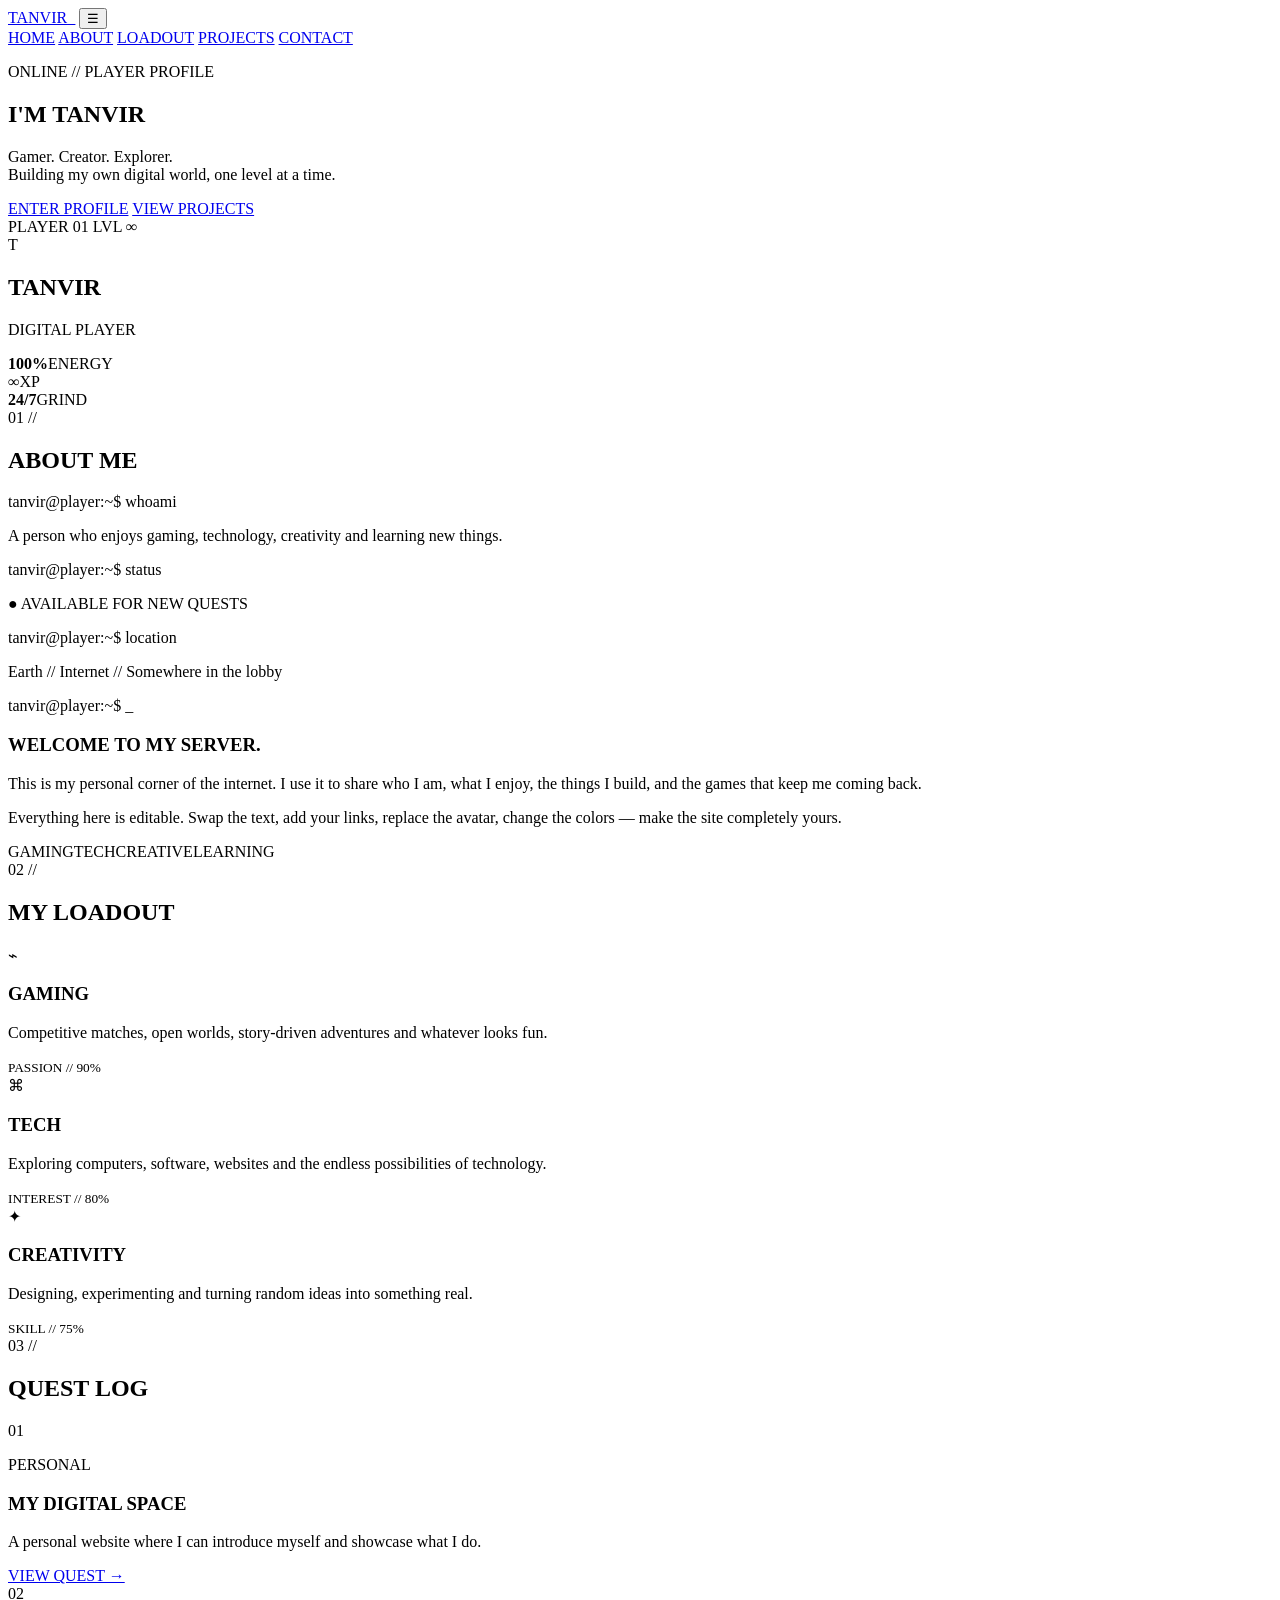
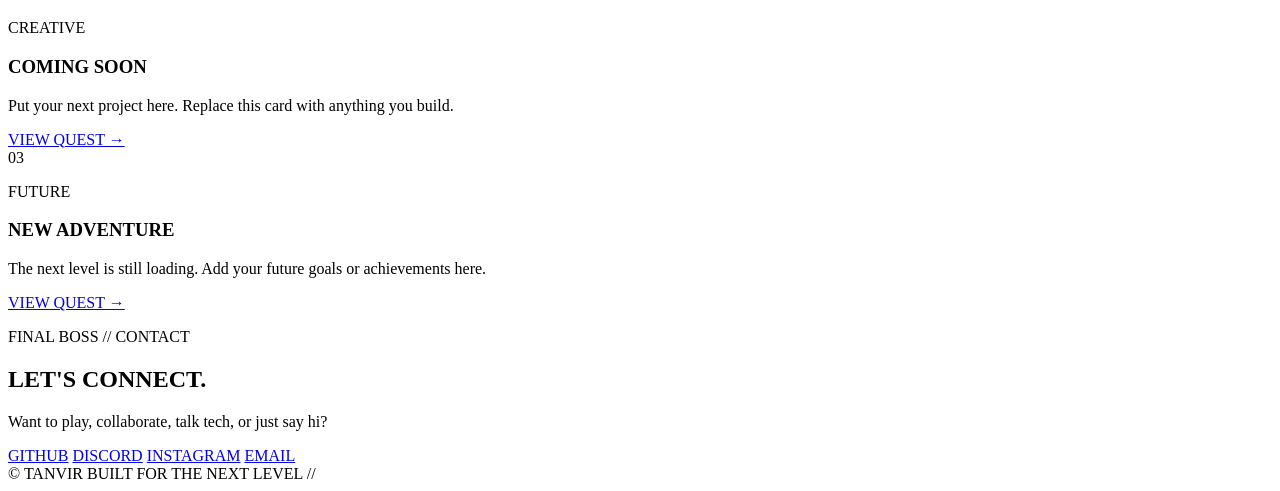
==== index.html @ 75fb2bf3 "Rename index[.html to index.html" ====
<!DOCTYPE html>
<html lang="en">
<head>
  <meta charset="UTF-8">
  <meta name="viewport" content="width=device-width, initial-scale=1.0">
  <meta name="description" content="TANVIR — personal gaming-themed portfolio.">
  <title>TANVIR // PLAYER PROFILE</title>
  <link rel="preconnect" href="https://fonts.googleapis.com">
  <link rel="preconnect" href="https://fonts.gstatic.com" crossorigin>
  <link href="https://fonts.googleapis.com/css2?family=Orbitron:wght@500;600;700;800&family=Rajdhani:wght@400;500;600;700&display=swap" rel="stylesheet">
  <link rel="stylesheet" href="style.css">
</head>
<body>
  <div class="scanlines"></div>
  <div class="cursor-glow"></div>

  <header class="topbar">
    <a class="logo" href="#home">TANVIR<span>_</span></a>
    <button class="menu-toggle" aria-label="Open menu">☰</button>
    <nav id="nav">
      <a href="#home">HOME</a>
      <a href="#about">ABOUT</a>
      <a href="#loadout">LOADOUT</a>
      <a href="#projects">PROJECTS</a>
      <a href="#contact">CONTACT</a>
    </nav>
  </header>

  <main>
    <section id="home" class="hero section">
      <div class="hero-copy reveal">
        <p class="eyebrow"><span class="dot"></span> ONLINE // PLAYER PROFILE</p>
        <h1>I'M <span>TANVIR</span></h1>
        <p class="hero-text">
          Gamer. Creator. Explorer.<br>
          Building my own digital world, one level at a time.
        </p>
        <div class="hero-actions">
          <a class="btn primary" href="#about">ENTER PROFILE</a>
          <a class="btn" href="#projects">VIEW PROJECTS</a>
        </div>
      </div>

      <div class="player-card reveal">
        <div class="card-header">
          <span>PLAYER 01</span>
          <span>LVL <b>∞</b></span>
        </div>
        <div class="avatar-wrap">
          <!-- Replace this emoji with an image later if you want -->
          <div class="avatar">T</div>
        </div>
        <h2>TANVIR</h2>
        <p class="rank">DIGITAL PLAYER</p>
        <div class="stats">
          <div><strong>100%</strong><span>ENERGY</span></div>
          <div><strong>∞</strong><span>XP</span></div>
          <div><strong>24/7</strong><span>GRIND</span></div>
        </div>
      </div>
    </section>

    <section id="about" class="section">
      <div class="section-title reveal">
        <span>01 //</span>
        <h2>ABOUT ME</h2>
      </div>
      <div class="about-grid">
        <div class="terminal reveal">
          <div class="terminal-top"><span></span><span></span><span></span></div>
          <p><span class="green">tanvir@player</span>:~$ whoami</p>
          <p class="muted">A person who enjoys gaming, technology, creativity and learning new things.</p>
          <p><span class="green">tanvir@player</span>:~$ status</p>
          <p class="status">● AVAILABLE FOR NEW QUESTS</p>
          <p><span class="green">tanvir@player</span>:~$ location</p>
          <p class="muted">Earth // Internet // Somewhere in the lobby</p>
          <p><span class="green">tanvir@player</span>:~$ _</p>
        </div>
        <div class="about-text reveal">
          <h3>WELCOME TO MY SERVER.</h3>
          <p>
            This is my personal corner of the internet. I use it to share who I am,
            what I enjoy, the things I build, and the games that keep me coming back.
          </p>
          <p>
            Everything here is editable. Swap the text, add your links, replace the
            avatar, change the colors — make the site completely yours.
          </p>
          <div class="chips">
            <span>GAMING</span><span>TECH</span><span>CREATIVE</span><span>LEARNING</span>
          </div>
        </div>
      </div>
    </section>

    <section id="loadout" class="section">
      <div class="section-title reveal">
        <span>02 //</span>
        <h2>MY LOADOUT</h2>
      </div>
      <div class="loadout-grid">
        <article class="game-card reveal">
          <div class="icon">⌁</div>
          <h3>GAMING</h3>
          <p>Competitive matches, open worlds, story-driven adventures and whatever looks fun.</p>
          <div class="bar"><i style="width: 90%"></i></div>
          <small>PASSION // 90%</small>
        </article>
        <article class="game-card reveal">
          <div class="icon">⌘</div>
          <h3>TECH</h3>
          <p>Exploring computers, software, websites and the endless possibilities of technology.</p>
          <div class="bar"><i style="width: 80%"></i></div>
          <small>INTEREST // 80%</small>
        </article>
        <article class="game-card reveal">
          <div class="icon">✦</div>
          <h3>CREATIVITY</h3>
          <p>Designing, experimenting and turning random ideas into something real.</p>
          <div class="bar"><i style="width: 75%"></i></div>
          <small>SKILL // 75%</small>
        </article>
      </div>
    </section>

    <section id="projects" class="section">
      <div class="section-title reveal">
        <span>03 //</span>
        <h2>QUEST LOG</h2>
      </div>
      <div class="projects-grid">
        <article class="project reveal">
          <div class="project-number">01</div>
          <div>
            <p class="tag">PERSONAL</p>
            <h3>MY DIGITAL SPACE</h3>
            <p>A personal website where I can introduce myself and showcase what I do.</p>
            <a href="#" class="text-link">VIEW QUEST →</a>
          </div>
        </article>
        <article class="project reveal">
          <div class="project-number">02</div>
          <div>
            <p class="tag">CREATIVE</p>
            <h3>COMING SOON</h3>
            <p>Put your next project here. Replace this card with anything you build.</p>
            <a href="#" class="text-link">VIEW QUEST →</a>
          </div>
        </article>
        <article class="project reveal">
          <div class="project-number">03</div>
          <div>
            <p class="tag">FUTURE</p>
            <h3>NEW ADVENTURE</h3>
            <p>The next level is still loading. Add your future goals or achievements here.</p>
            <a href="#" class="text-link">VIEW QUEST →</a>
          </div>
        </article>
      </div>
    </section>

    <section id="contact" class="section contact">
      <div class="contact-box reveal">
        <p class="eyebrow">FINAL BOSS // CONTACT</p>
        <h2>LET'S CONNECT.</h2>
        <p>Want to play, collaborate, talk tech, or just say hi?</p>
        <div class="socials">
          <!-- Replace # with your real profile URLs -->
          <a href="#" target="_blank" rel="noopener">GITHUB</a>
          <a href="#" target="_blank" rel="noopener">DISCORD</a>
          <a href="#" target="_blank" rel="noopener">INSTAGRAM</a>
          <a href="mailto:your@email.com">EMAIL</a>
        </div>
      </div>
    </section>
  </main>

  <footer>
    <span>© <span id="year"></span> TANVIR</span>
    <span>BUILT FOR THE NEXT LEVEL //</span>
  </footer>

  <script src="script.js"></script>
</body>
</html>
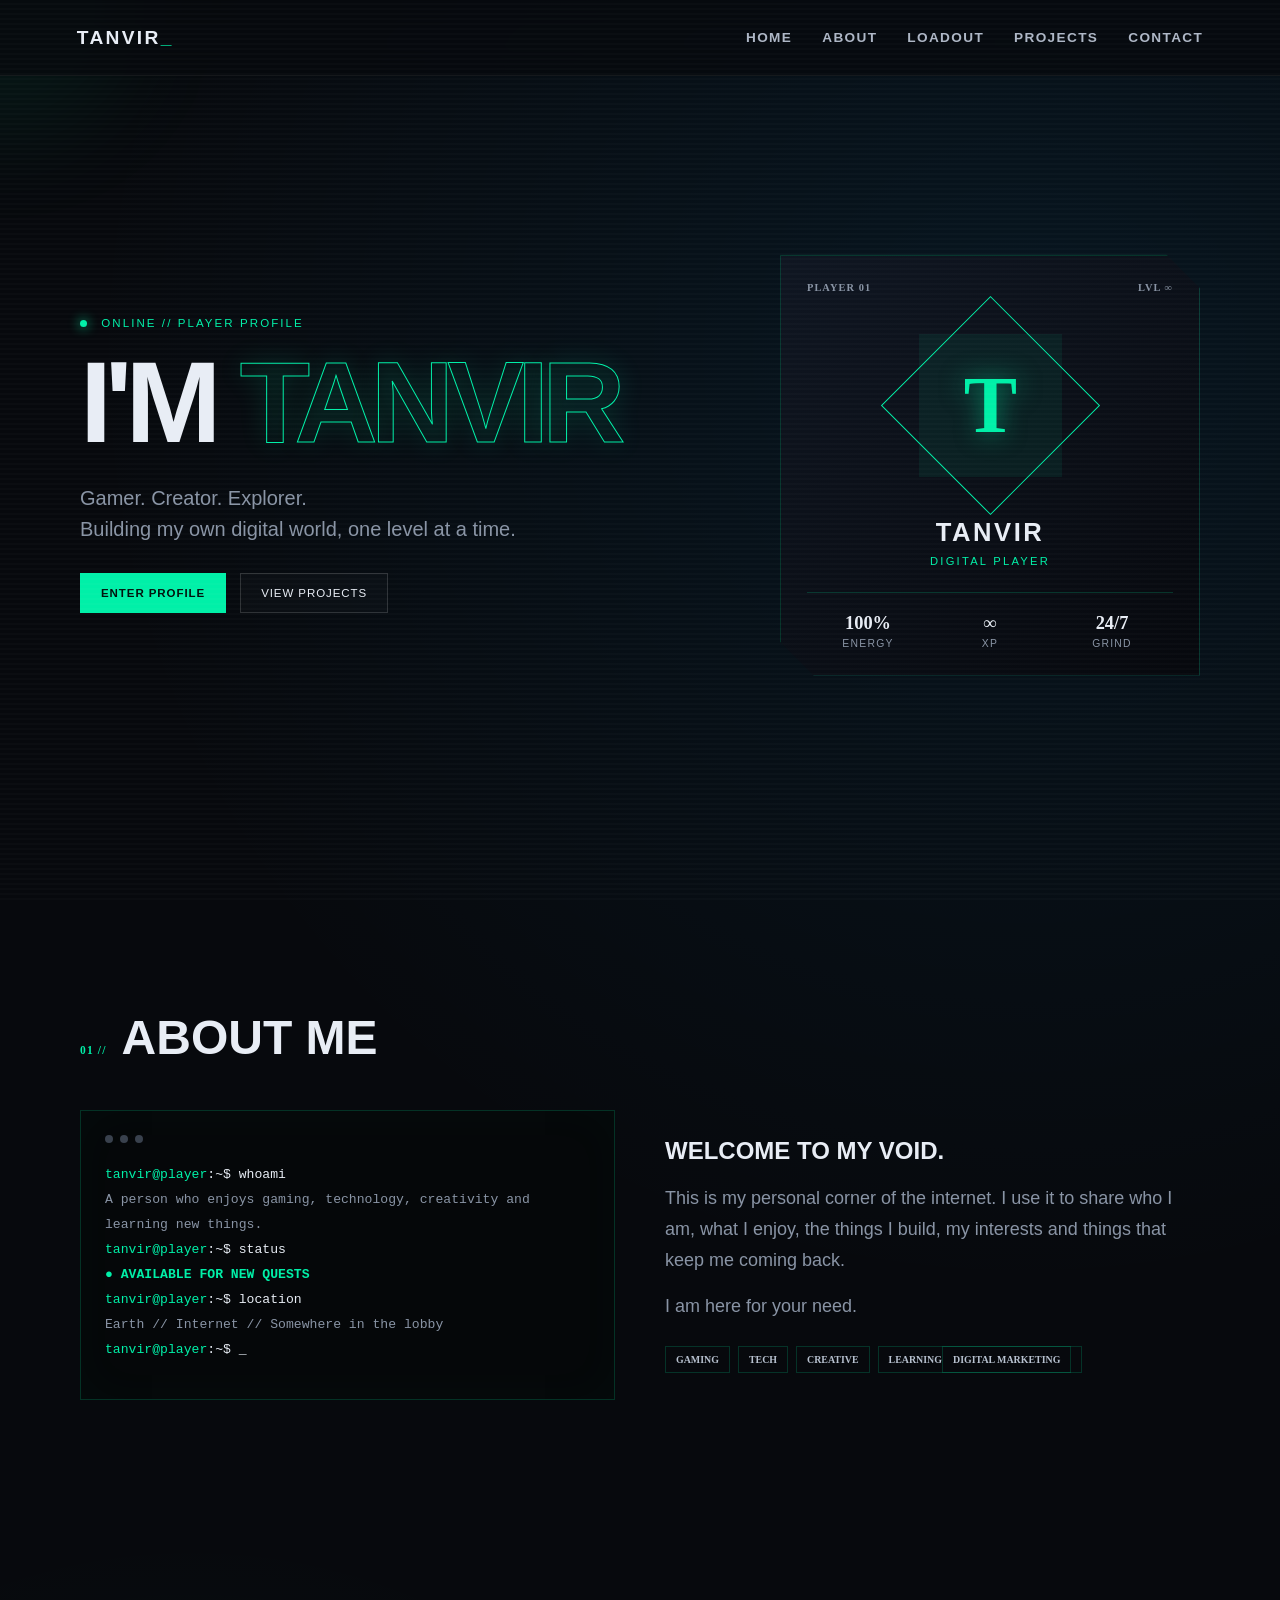
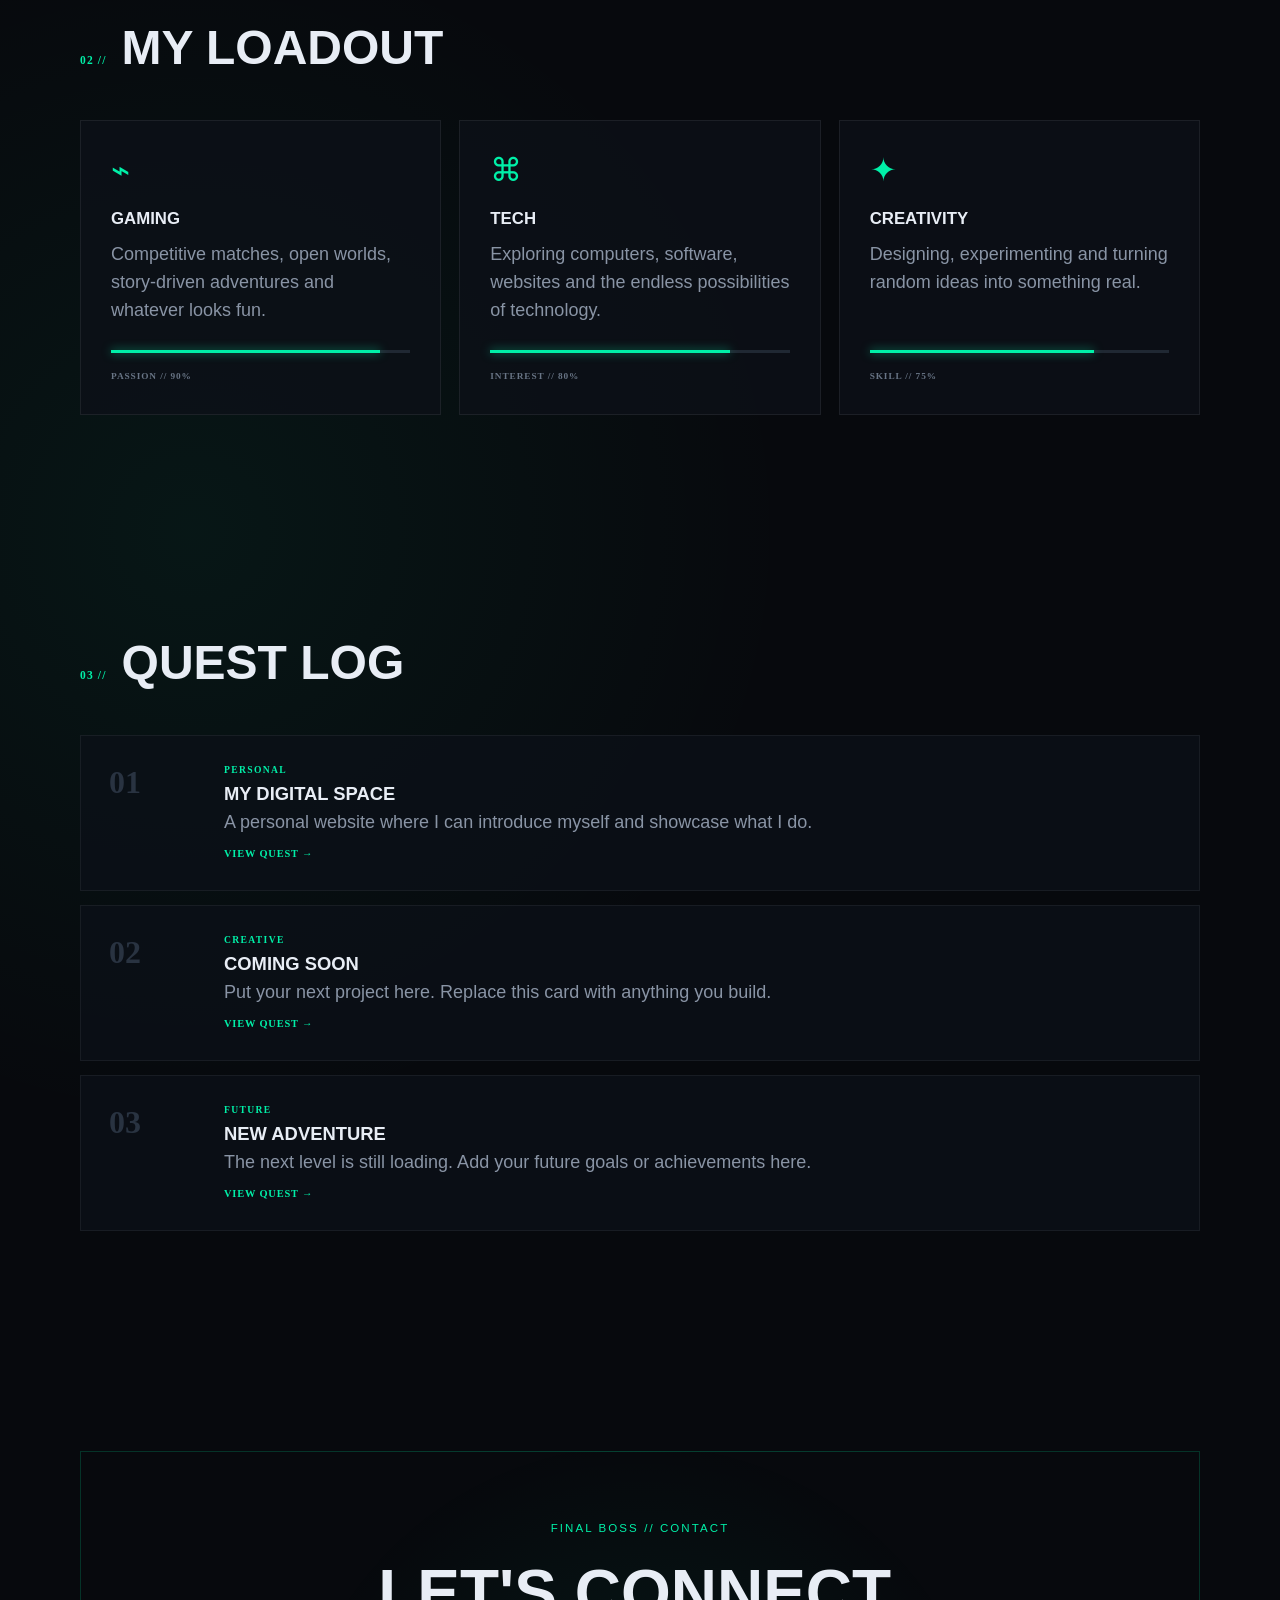
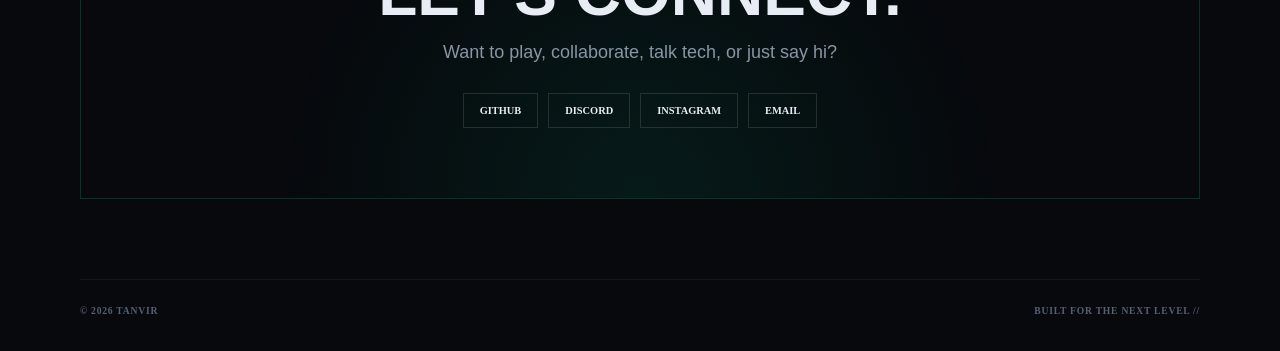
==== commit 15b63a2f: "Update index.html" ====
--- a/index.html
+++ b/index.html
@@ -77,17 +77,17 @@
           <p><span class="green">tanvir@player</span>:~$ _</p>
         </div>
         <div class="about-text reveal">
-          <h3>WELCOME TO MY SERVER.</h3>
+          <h3>WELCOME TO MY VOID.</h3>
           <p>
             This is my personal corner of the internet. I use it to share who I am,
-            what I enjoy, the things I build, and the games that keep me coming back.
+            what I enjoy, the things I build, my interests and things that keep me coming back.
           </p>
           <p>
-            Everything here is editable. Swap the text, add your links, replace the
-            avatar, change the colors — make the site completely yours.
+            I am here for your need. 
+          
           </p>
           <div class="chips">
-            <span>GAMING</span><span>TECH</span><span>CREATIVE</span><span>LEARNING</span>
+            <span>GAMING</span><span>TECH</span><span>CREATIVE</span><span>LEARNING<span>DIGITAL MARKETING</span>
           </div>
         </div>
       </div>
--- a/style.css
+++ b/style.css
@@ -0,0 +1,139 @@
+:root {
+  --bg: #07090d;
+  --panel: #0d1118;
+  --panel-2: #101722;
+  --text: #e8edf5;
+  --muted: #8994a5;
+  --accent: #00f0a8;
+  --accent-2: #00aaff;
+  --line: rgba(0, 240, 168, .18);
+  --glow: 0 0 30px rgba(0, 240, 168, .15);
+}
+
+* { box-sizing: border-box; margin: 0; padding: 0; }
+html { scroll-behavior: smooth; }
+body {
+  background:
+    radial-gradient(circle at 80% 10%, rgba(0,170,255,.08), transparent 28%),
+    radial-gradient(circle at 15% 60%, rgba(0,240,168,.06), transparent 25%),
+    var(--bg);
+  color: var(--text);
+  font-family: "Rajdhani", sans-serif;
+  font-size: 18px;
+  overflow-x: hidden;
+}
+body::before {
+  content: "";
+  position: fixed; inset: 0; pointer-events: none; opacity: .16;
+  background-image:
+    linear-gradient(rgba(255,255,255,.025) 1px, transparent 1px),
+    linear-gradient(90deg, rgba(255,255,255,.025) 1px, transparent 1px);
+  background-size: 50px 50px;
+  z-index: -1;
+}
+.scanlines {
+  position: fixed; inset: 0; pointer-events: none; z-index: 20; opacity: .04;
+  background: repeating-linear-gradient(to bottom, transparent 0 3px, #fff 4px, transparent 5px);
+}
+.cursor-glow {
+  position: fixed; width: 280px; height: 280px; border-radius: 50%;
+  background: rgba(0,240,168,.055); filter: blur(50px); pointer-events: none;
+  transform: translate(-50%,-50%); z-index: -1;
+}
+a { color: inherit; text-decoration: none; }
+.topbar {
+  position: fixed; top: 0; left: 0; right: 0; z-index: 10;
+  height: 76px; display: flex; align-items: center; justify-content: space-between;
+  padding: 0 6vw; background: rgba(7,9,13,.78); backdrop-filter: blur(14px);
+  border-bottom: 1px solid rgba(255,255,255,.06);
+}
+.logo, h1, h2, h3 { font-family: "Orbitron", sans-serif; }
+.logo { font-size: 1.2rem; font-weight: 800; letter-spacing: .12em; }
+.logo span, .eyebrow, .section-title > span, .green, .tag, .status, .text-link { color: var(--accent); }
+nav { display: flex; gap: 30px; }
+nav a { font-weight: 700; font-size: .85rem; letter-spacing: .1em; color: #aeb7c6; transition: .2s; }
+nav a:hover { color: var(--accent); text-shadow: 0 0 14px rgba(0,240,168,.5); }
+.menu-toggle { display:none; background:none; color:var(--text); border:0; font-size:1.5rem; }
+.section { width: min(1120px, 88vw); margin: 0 auto; padding: 110px 0; }
+.hero {
+  min-height: 100vh; padding-top: 140px; display:grid; grid-template-columns: 1.2fr .8fr;
+  align-items:center; gap:70px;
+}
+.eyebrow { font-family:"Orbitron",sans-serif; font-size:.72rem; letter-spacing:.18em; margin-bottom:22px; }
+.dot { display:inline-block; width:7px; height:7px; border-radius:50%; background:var(--accent); box-shadow:0 0 12px var(--accent); margin-right:9px; }
+h1 { font-size:clamp(3.5rem, 9vw, 7.8rem); line-height:.9; letter-spacing:-.06em; }
+h1 span { color:transparent; -webkit-text-stroke:1px var(--accent); text-shadow:0 0 28px rgba(0,240,168,.14); }
+.hero-text { color:var(--muted); max-width:560px; font-size:1.25rem; line-height:1.55; margin:28px 0; }
+.hero-actions { display:flex; gap:14px; flex-wrap:wrap; }
+.btn {
+  border:1px solid rgba(255,255,255,.15); padding:13px 20px; font-family:"Orbitron",sans-serif;
+  font-size:.72rem; letter-spacing:.08em; transition:.25s; background:rgba(255,255,255,.02);
+}
+.btn:hover { transform:translateY(-3px); border-color:var(--accent); box-shadow:var(--glow); }
+.btn.primary { background:var(--accent); color:#00130d; border-color:var(--accent); font-weight:800; }
+.player-card {
+  position:relative; padding:26px; background:linear-gradient(145deg, rgba(16,23,34,.96), rgba(7,9,13,.96));
+  border:1px solid var(--line); box-shadow:var(--glow); text-align:center;
+  clip-path:polygon(0 0, 92% 0, 100% 8%, 100% 100%, 8% 100%, 0 92%);
+}
+.card-header { display:flex; justify-content:space-between; font:600 .65rem "Orbitron"; color:var(--muted); letter-spacing:.1em; }
+.avatar-wrap { margin:35px auto 20px; width:155px; height:155px; padding:5px; border:1px solid var(--accent); transform:rotate(45deg); }
+.avatar { width:100%; height:100%; display:grid; place-items:center; background:rgba(0,240,168,.07); font:800 5rem "Orbitron"; color:var(--accent); transform:rotate(-45deg); text-shadow:0 0 25px rgba(0,240,168,.5); }
+.player-card h2 { margin-top:35px; font-size:1.6rem; letter-spacing:.1em; }
+.rank { color:var(--accent); font-size:.7rem; letter-spacing:.2em; margin:8px 0 25px; }
+.stats { display:grid; grid-template-columns:repeat(3,1fr); border-top:1px solid var(--line); padding-top:20px; }
+.stats div { display:flex; flex-direction:column; gap:4px; }
+.stats strong { font:700 1.15rem "Orbitron"; }
+.stats span { color:var(--muted); font-size:.65rem; letter-spacing:.12em; }
+.section-title { display:flex; gap:15px; align-items:baseline; margin-bottom:45px; }
+.section-title > span { font:600 .72rem "Orbitron"; letter-spacing:.1em; }
+.section-title h2 { font-size:clamp(1.7rem,4vw,3rem); }
+.about-grid { display:grid; grid-template-columns:1fr 1fr; gap:50px; align-items:center; }
+.terminal { background:#050709; border:1px solid rgba(0,240,168,.18); padding:24px; min-height:290px; font-family:monospace; font-size:.82rem; line-height:1.9; box-shadow:inset 0 0 50px rgba(0,240,168,.025); }
+.terminal-top { display:flex; gap:7px; margin-bottom:20px; }
+.terminal-top span { width:8px; height:8px; border-radius:50%; background:#39414d; }
+.muted { color:var(--muted); }
+.status { font-weight:700; }
+.about-text h3 { font-size:1.5rem; margin-bottom:18px; }
+.about-text p { color:var(--muted); line-height:1.7; margin-bottom:16px; }
+.chips { display:flex; gap:8px; flex-wrap:wrap; margin-top:24px; }
+.chips span { padding:7px 10px; border:1px solid var(--line); font:600 .62rem "Orbitron"; color:#b7c1cf; }
+.loadout-grid { display:grid; grid-template-columns:repeat(3,1fr); gap:18px; }
+.game-card { background:rgba(13,17,24,.8); border:1px solid rgba(255,255,255,.07); padding:30px; transition:.25s; }
+.game-card:hover { transform:translateY(-7px); border-color:var(--line); box-shadow:var(--glow); }
+.icon { font-size:2rem; color:var(--accent); margin-bottom:20px; }
+.game-card h3 { font-size:1.05rem; margin-bottom:12px; }
+.game-card p { color:var(--muted); line-height:1.55; min-height:84px; }
+.bar { height:3px; background:#202833; margin:25px 0 10px; }
+.bar i { display:block; height:100%; background:var(--accent); box-shadow:0 0 10px rgba(0,240,168,.6); }
+.game-card small { color:#697586; font:600 .58rem "Orbitron"; letter-spacing:.1em; }
+.projects-grid { display:grid; gap:14px; }
+.project { display:grid; grid-template-columns:90px 1fr; gap:25px; padding:28px; background:rgba(13,17,24,.75); border:1px solid rgba(255,255,255,.06); transition:.25s; }
+.project:hover { border-color:var(--line); transform:translateX(5px); }
+.project-number { font:700 2rem "Orbitron"; color:#293341; }
+.tag { font:600 .6rem "Orbitron"; letter-spacing:.14em; margin-bottom:8px; }
+.project h3 { font-size:1.15rem; margin-bottom:7px; }
+.project p:not(.tag) { color:var(--muted); }
+.text-link { display:inline-block; margin-top:15px; font:700 .65rem "Orbitron"; letter-spacing:.08em; }
+.contact { padding-bottom:80px; }
+.contact-box { text-align:center; border:1px solid var(--line); padding:70px 30px; background:radial-gradient(circle at 50% 100%, rgba(0,240,168,.08), transparent 55%); }
+.contact-box h2 { font-size:clamp(2rem,6vw,4rem); margin:12px 0; }
+.contact-box > p:not(.eyebrow) { color:var(--muted); }
+.socials { display:flex; justify-content:center; flex-wrap:wrap; gap:10px; margin-top:30px; }
+.socials a { border:1px solid rgba(255,255,255,.12); padding:11px 16px; font:600 .65rem "Orbitron"; transition:.2s; }
+.socials a:hover { color:var(--accent); border-color:var(--accent); }
+footer { width:min(1120px,88vw); margin:auto; padding:25px 0 35px; display:flex; justify-content:space-between; color:#566171; font:600 .6rem "Orbitron"; letter-spacing:.08em; border-top:1px solid rgba(255,255,255,.06); }
+.reveal { opacity:0; transform:translateY(25px); transition:opacity .7s ease, transform .7s ease; }
+.reveal.visible { opacity:1; transform:none; }
+
+@media (max-width: 800px) {
+  .topbar { padding:0 5vw; }
+  .menu-toggle { display:block; }
+  nav { display:none; position:absolute; top:76px; left:0; right:0; padding:20px 5vw; background:rgba(7,9,13,.98); border-bottom:1px solid var(--line); flex-direction:column; gap:18px; }
+  nav.open { display:flex; }
+  .hero { grid-template-columns:1fr; gap:55px; padding-top:130px; }
+  .player-card { max-width:420px; width:100%; margin:auto; }
+  .about-grid, .loadout-grid { grid-template-columns:1fr; }
+  .section { padding:85px 0; }
+  footer { flex-direction:column; gap:10px; }
+}
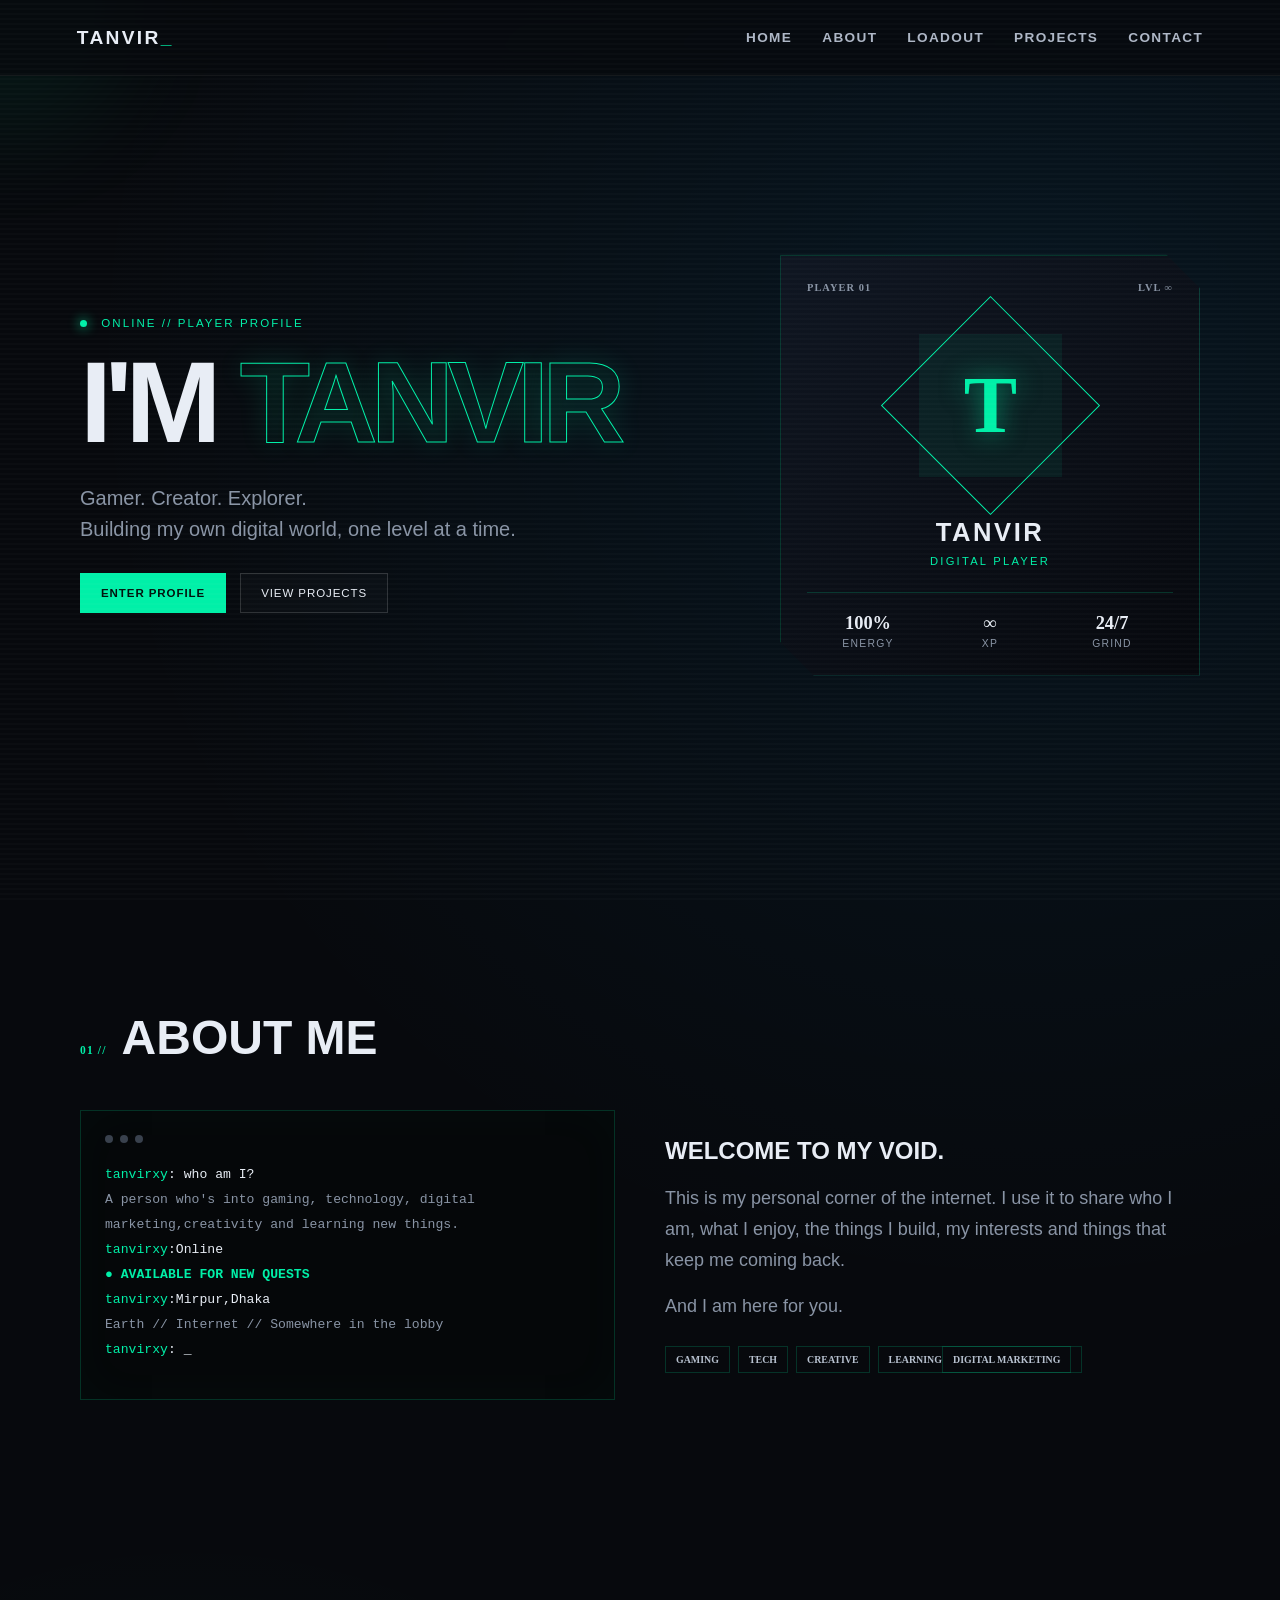
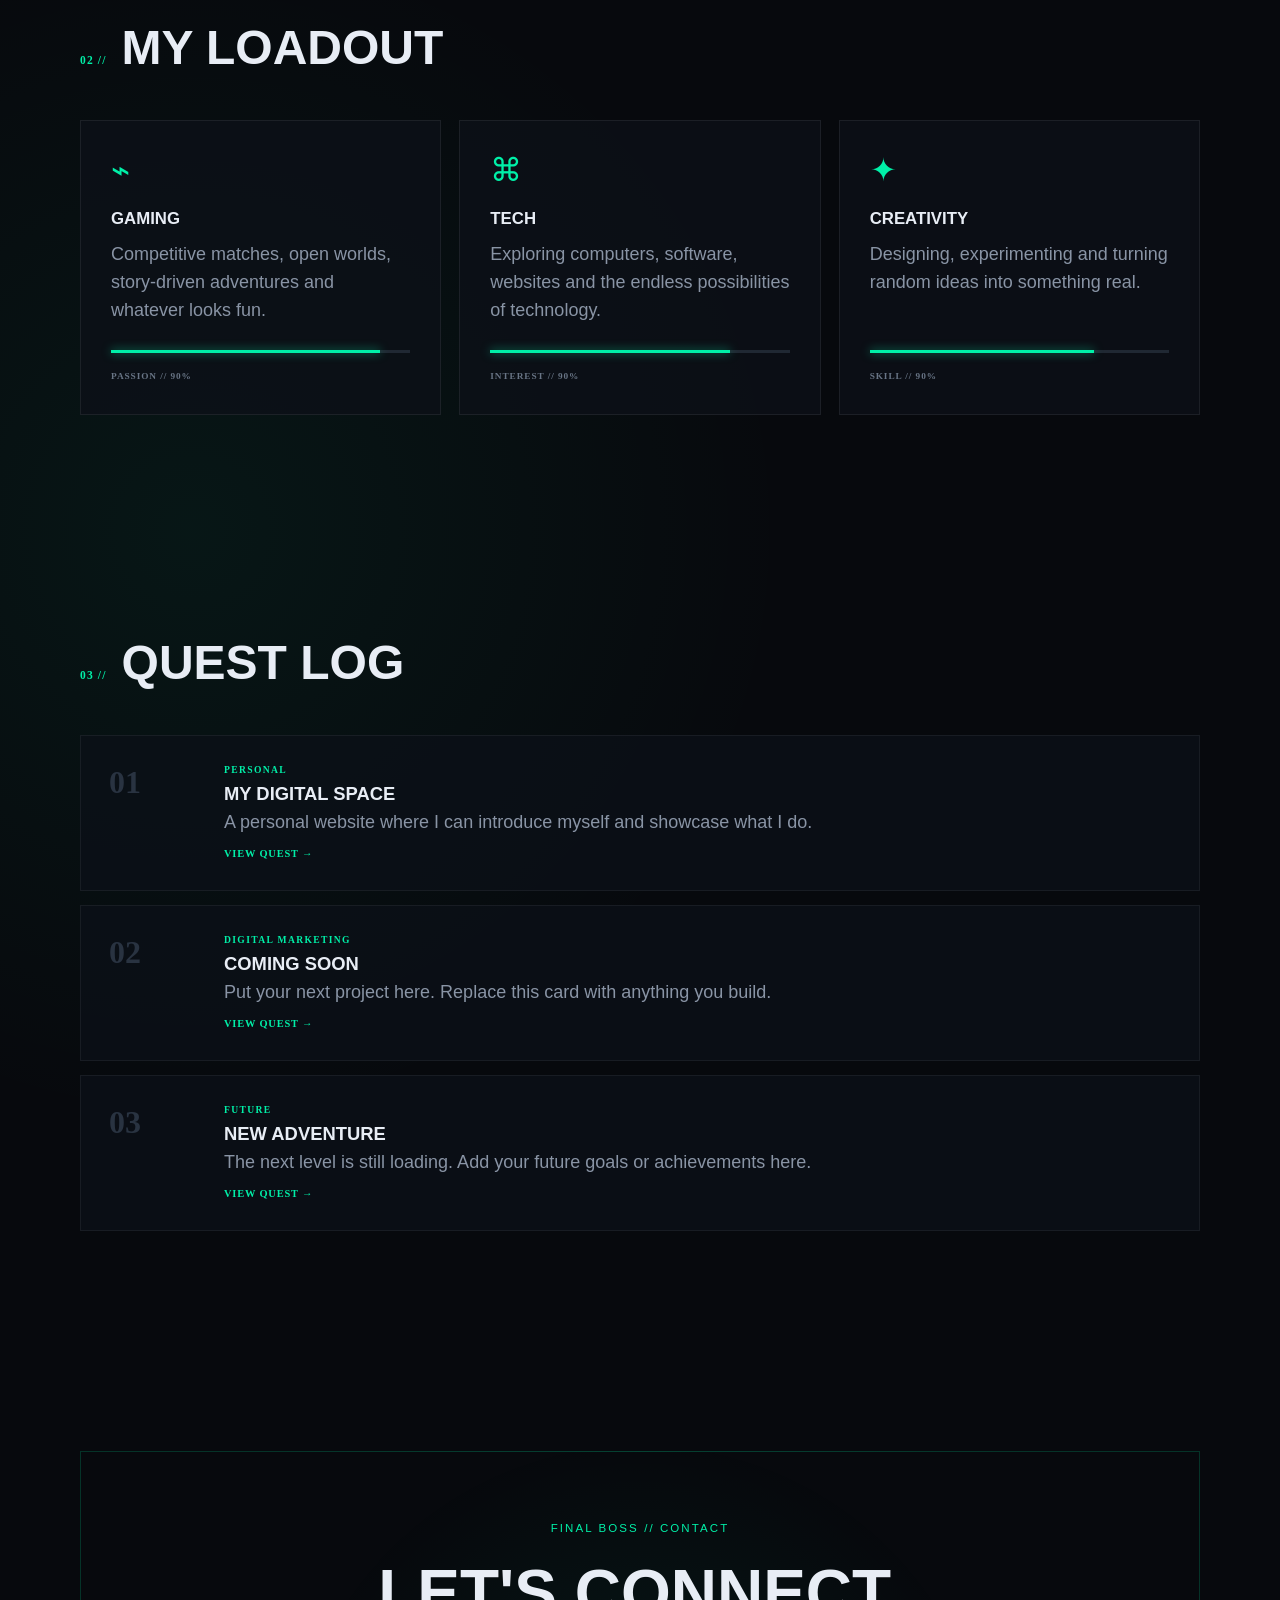
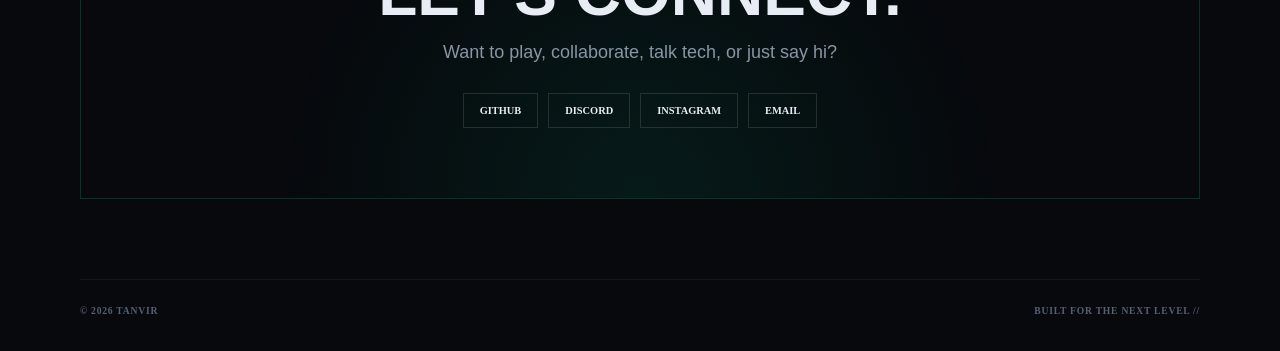
==== commit 8b9c4817: "Update index.html" ====
--- a/index.html
+++ b/index.html
@@ -68,13 +68,13 @@
       <div class="about-grid">
         <div class="terminal reveal">
           <div class="terminal-top"><span></span><span></span><span></span></div>
-          <p><span class="green">tanvir@player</span>:~$ whoami</p>
-          <p class="muted">A person who enjoys gaming, technology, creativity and learning new things.</p>
-          <p><span class="green">tanvir@player</span>:~$ status</p>
+          <p><span class="green">tanvirxy</span>: who am I? </p>
+          <p class="muted">A person who's into gaming, technology, digital marketing,creativity and learning new things.</p>
+          <p><span class="green">tanvirxy</span>:Online</p>
           <p class="status">● AVAILABLE FOR NEW QUESTS</p>
-          <p><span class="green">tanvir@player</span>:~$ location</p>
+          <p><span class="green">tanvirxy</span>:Mirpur,Dhaka</p>
           <p class="muted">Earth // Internet // Somewhere in the lobby</p>
-          <p><span class="green">tanvir@player</span>:~$ _</p>
+          <p><span class="green">tanvirxy</span>: _</p>
         </div>
         <div class="about-text reveal">
           <h3>WELCOME TO MY VOID.</h3>
@@ -83,7 +83,7 @@
             what I enjoy, the things I build, my interests and things that keep me coming back.
           </p>
           <p>
-            I am here for your need. 
+            And I am here for you. 
           
           </p>
           <div class="chips">
@@ -111,14 +111,14 @@
           <h3>TECH</h3>
           <p>Exploring computers, software, websites and the endless possibilities of technology.</p>
           <div class="bar"><i style="width: 80%"></i></div>
-          <small>INTEREST // 80%</small>
+          <small>INTEREST // 90%</small>
         </article>
         <article class="game-card reveal">
           <div class="icon">✦</div>
           <h3>CREATIVITY</h3>
           <p>Designing, experimenting and turning random ideas into something real.</p>
           <div class="bar"><i style="width: 75%"></i></div>
-          <small>SKILL // 75%</small>
+          <small>SKILL // 90%</small>
         </article>
       </div>
     </section>
@@ -141,7 +141,7 @@
         <article class="project reveal">
           <div class="project-number">02</div>
           <div>
-            <p class="tag">CREATIVE</p>
+            <p class="tag">DIGITAL MARKETING</p>
             <h3>COMING SOON</h3>
             <p>Put your next project here. Replace this card with anything you build.</p>
             <a href="#" class="text-link">VIEW QUEST →</a>
@@ -167,9 +167,9 @@
         <div class="socials">
           <!-- Replace # with your real profile URLs -->
           <a href="#" target="_blank" rel="noopener">GITHUB</a>
-          <a href="#" target="_blank" rel="noopener">DISCORD</a>
-          <a href="#" target="_blank" rel="noopener">INSTAGRAM</a>
-          <a href="mailto:your@email.com">EMAIL</a>
+          <a href="" target="_blank" rel="noopener">DISCORD</a>
+          <a href="https://www.instagram.com/tanvir_8.0?stkn=M2p4dnUxMGNvNWhz" target="_blank" rel="noopener">INSTAGRAM</a>
+          <a href="tanviryeager9.0@gmail.com">EMAIL</a>
         </div>
       </div>
     </section>
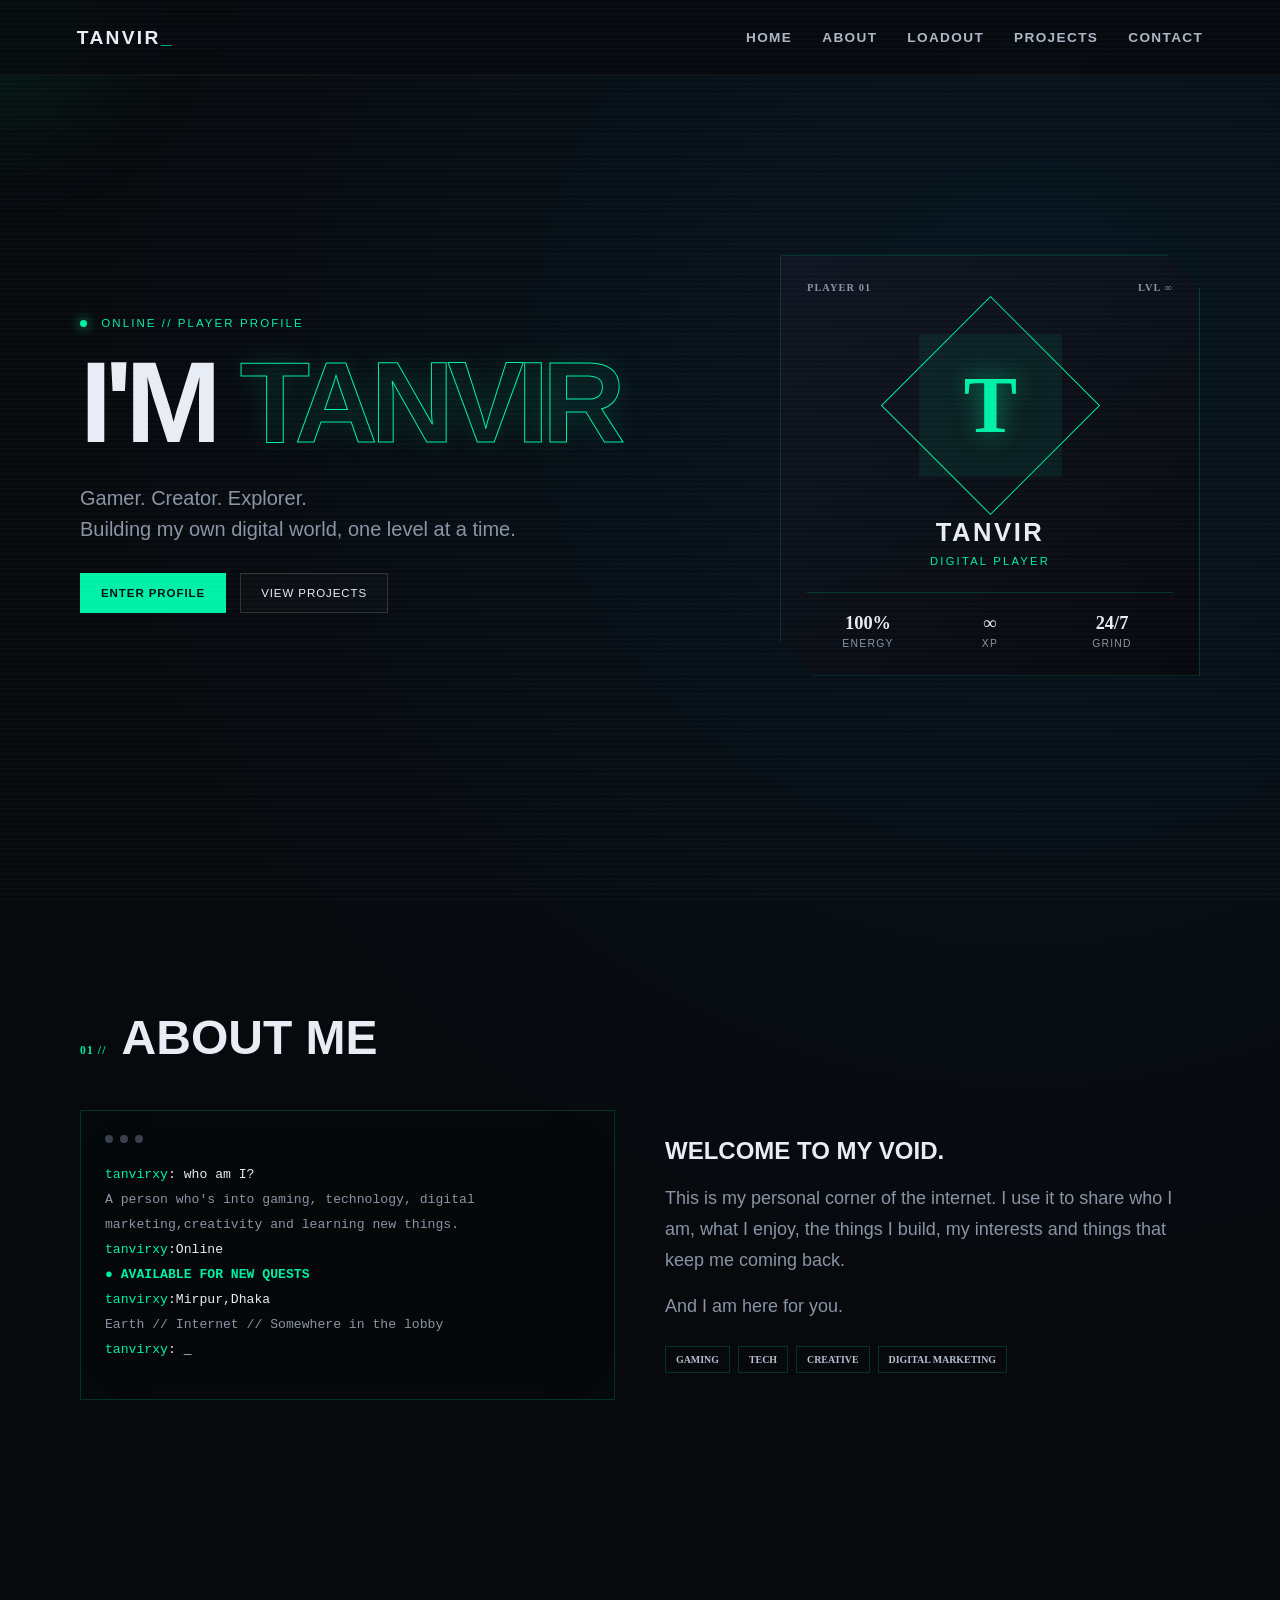
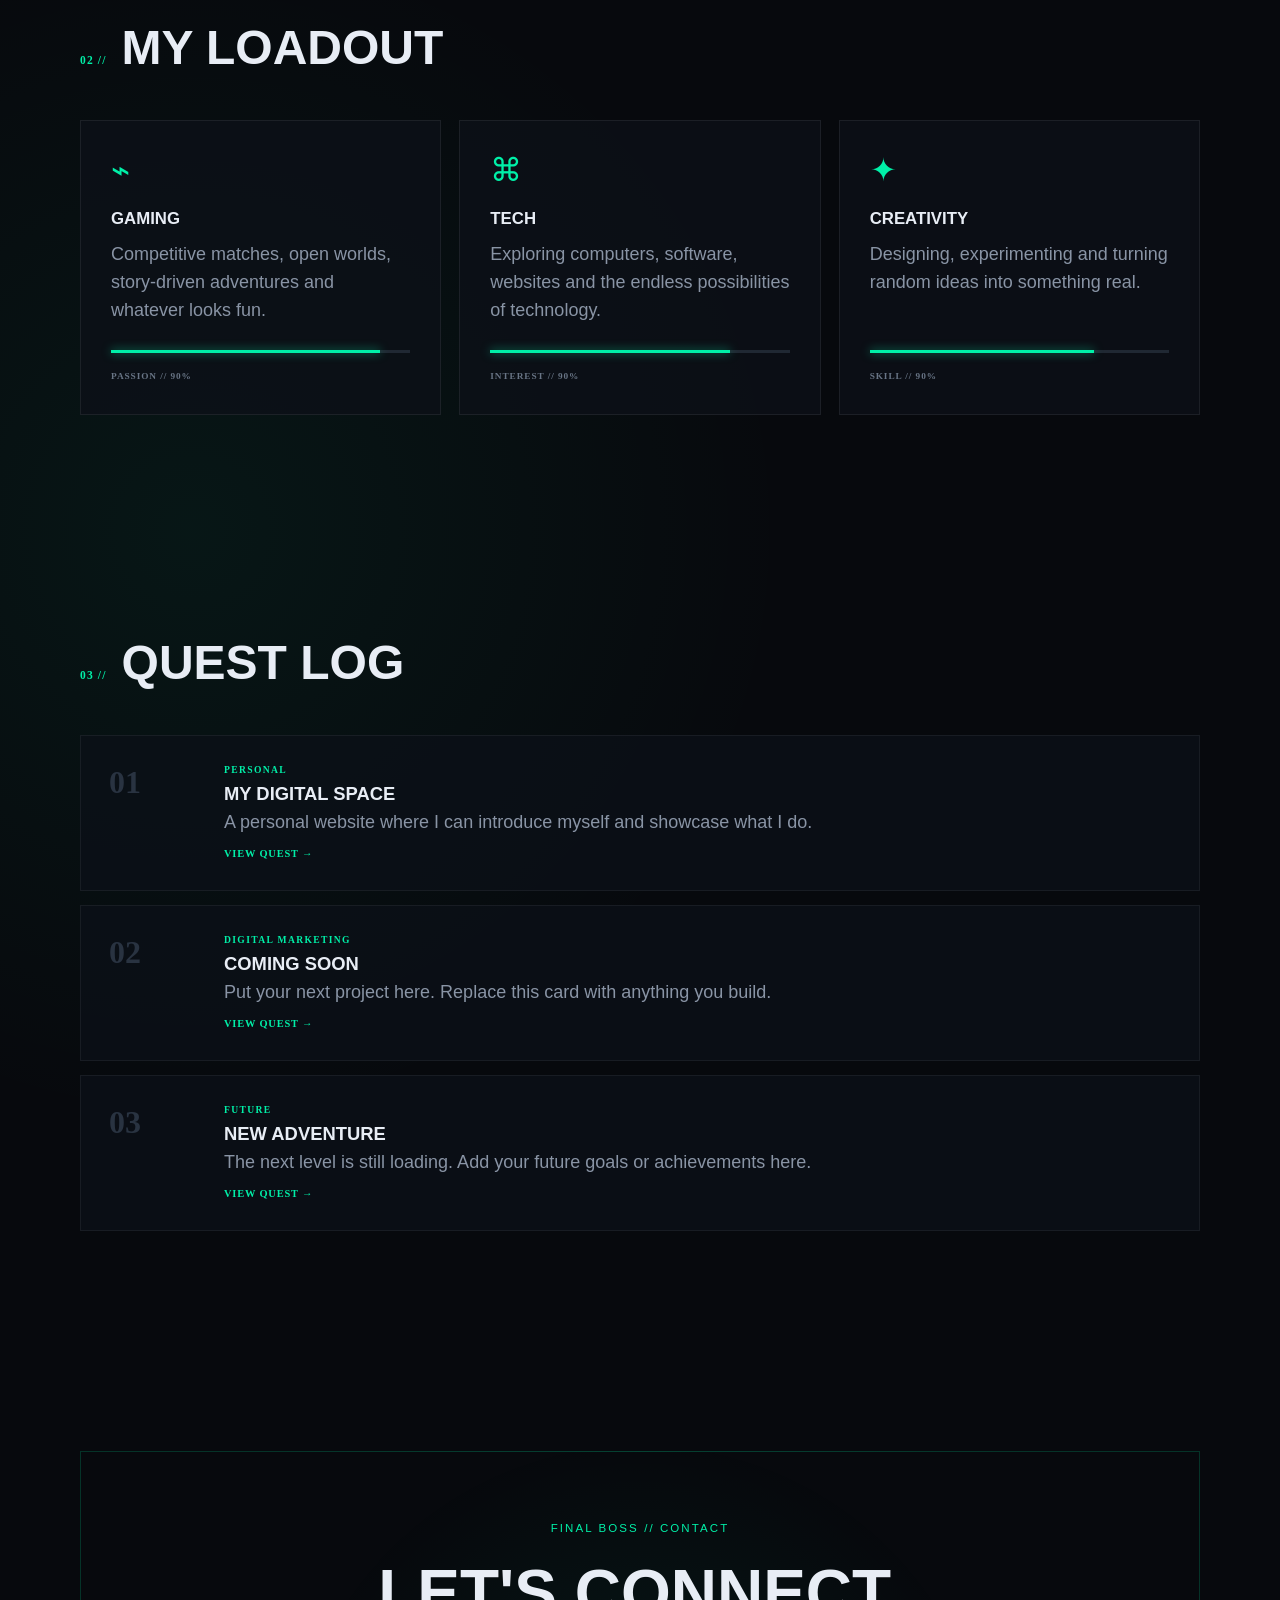
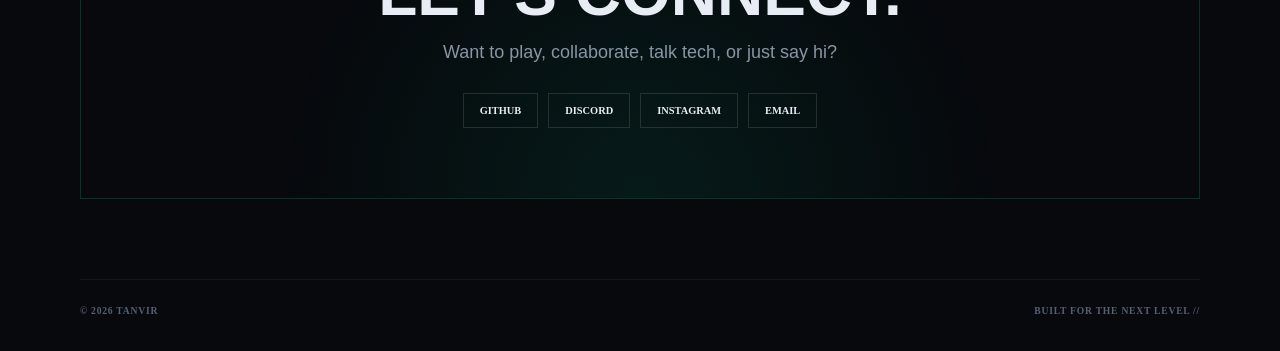
==== commit f6465296: "Update index.html" ====
--- a/index.html
+++ b/index.html
@@ -87,7 +87,7 @@
           
           </p>
           <div class="chips">
-            <span>GAMING</span><span>TECH</span><span>CREATIVE</span><span>LEARNING<span>DIGITAL MARKETING</span>
+            <span>GAMING</span><span>TECH</span><span>CREATIVE</span><span>DIGITAL MARKETING</span>
           </div>
         </div>
       </div>
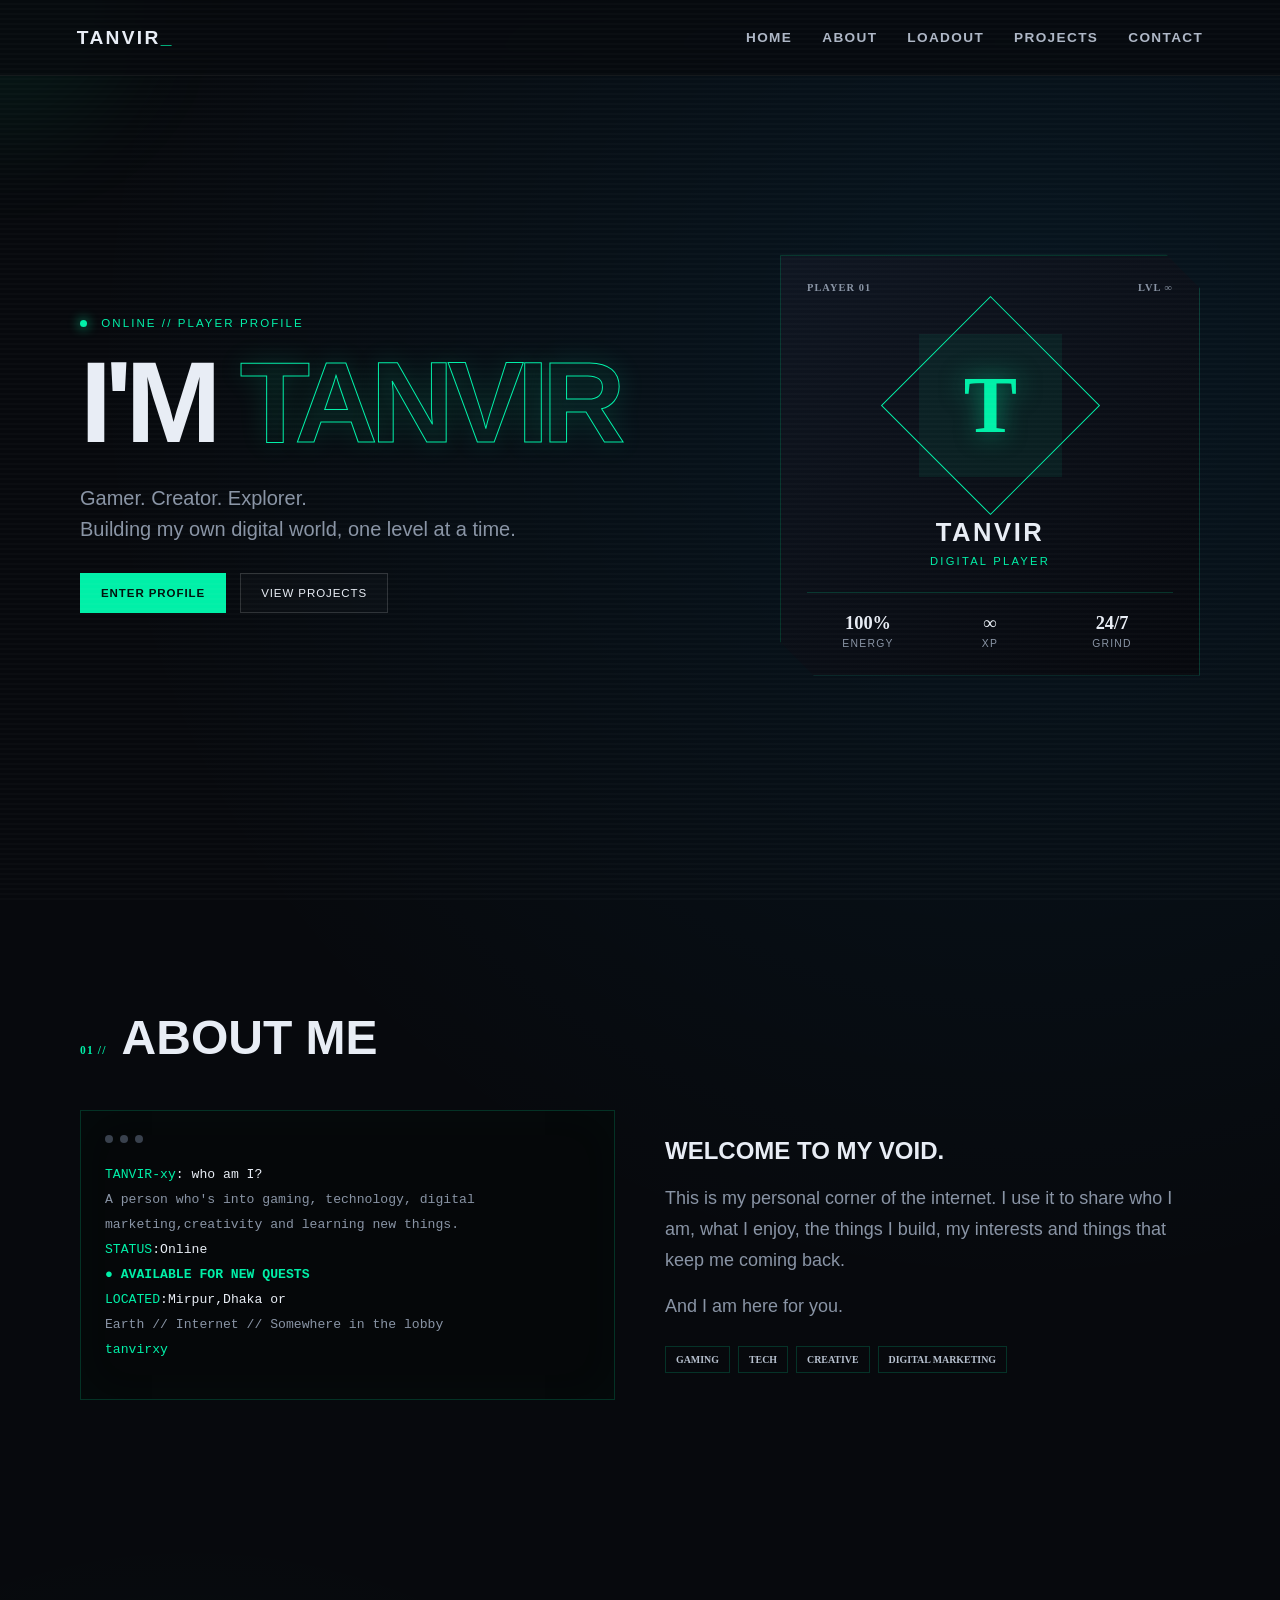
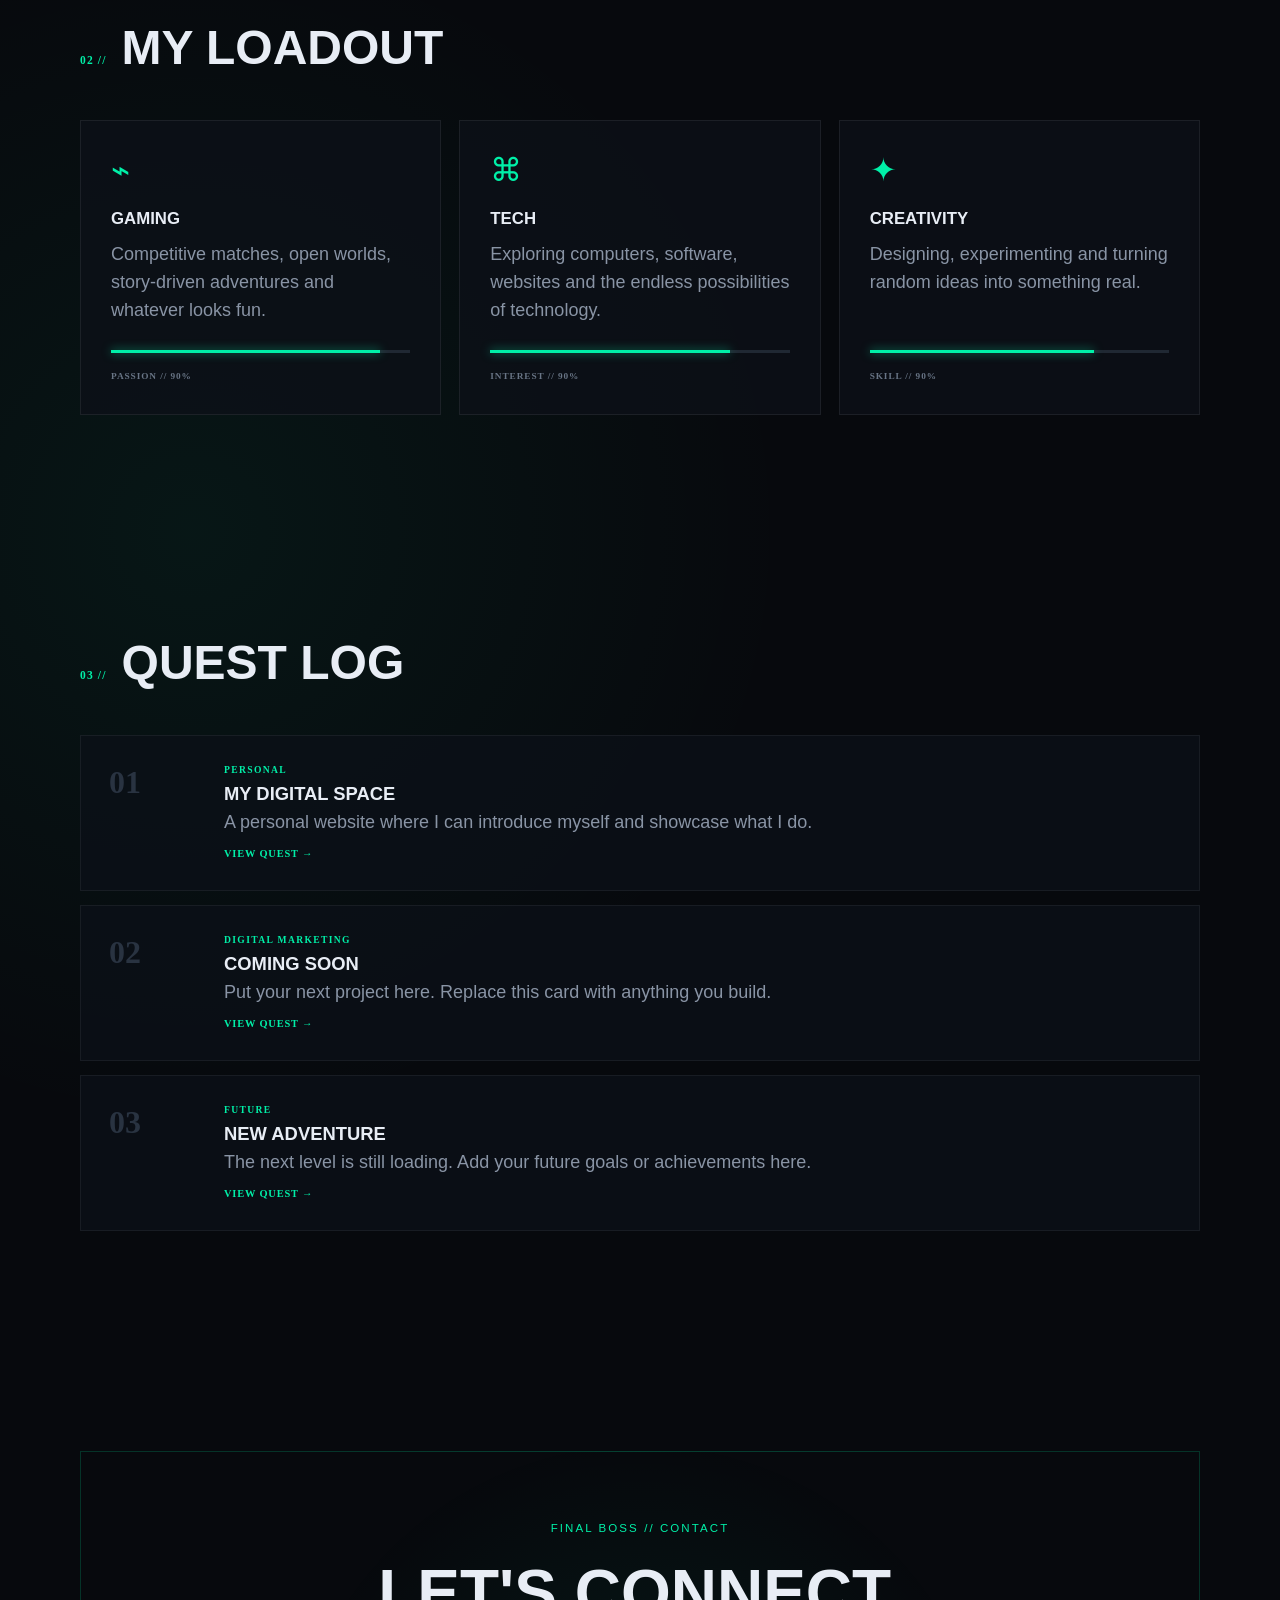
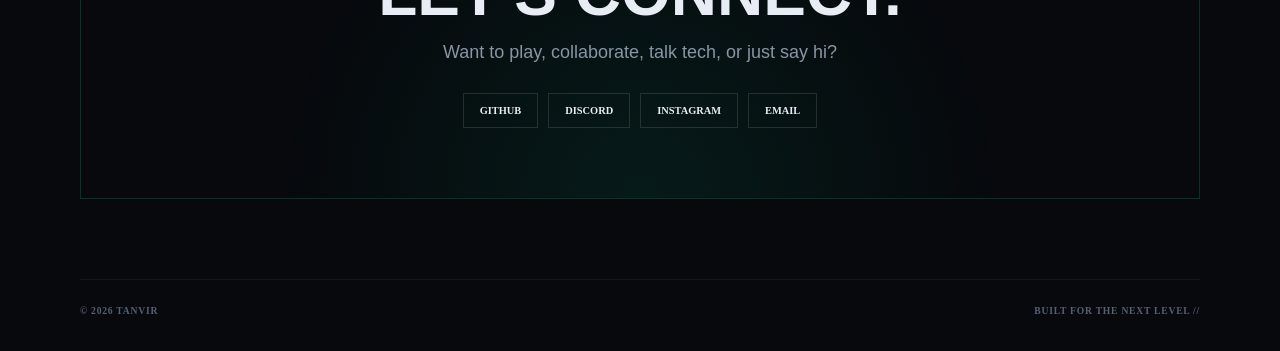
==== commit f366296d: "Update index.html" ====
--- a/index.html
+++ b/index.html
@@ -68,13 +68,13 @@
       <div class="about-grid">
         <div class="terminal reveal">
           <div class="terminal-top"><span></span><span></span><span></span></div>
-          <p><span class="green">tanvirxy</span>: who am I? </p>
+          <p><span class="green">TANVIR-xy</span>: who am I? </p>
           <p class="muted">A person who's into gaming, technology, digital marketing,creativity and learning new things.</p>
-          <p><span class="green">tanvirxy</span>:Online</p>
+          <p><span class="green">STATUS</span>:Online</p>
           <p class="status">● AVAILABLE FOR NEW QUESTS</p>
-          <p><span class="green">tanvirxy</span>:Mirpur,Dhaka</p>
+          <p><span class="green">LOCATED</span>:Mirpur,Dhaka or</p>
           <p class="muted">Earth // Internet // Somewhere in the lobby</p>
-          <p><span class="green">tanvirxy</span>: _</p>
+          <p><span class="green">tanvirxy</span> </p>
         </div>
         <div class="about-text reveal">
           <h3>WELCOME TO MY VOID.</h3>
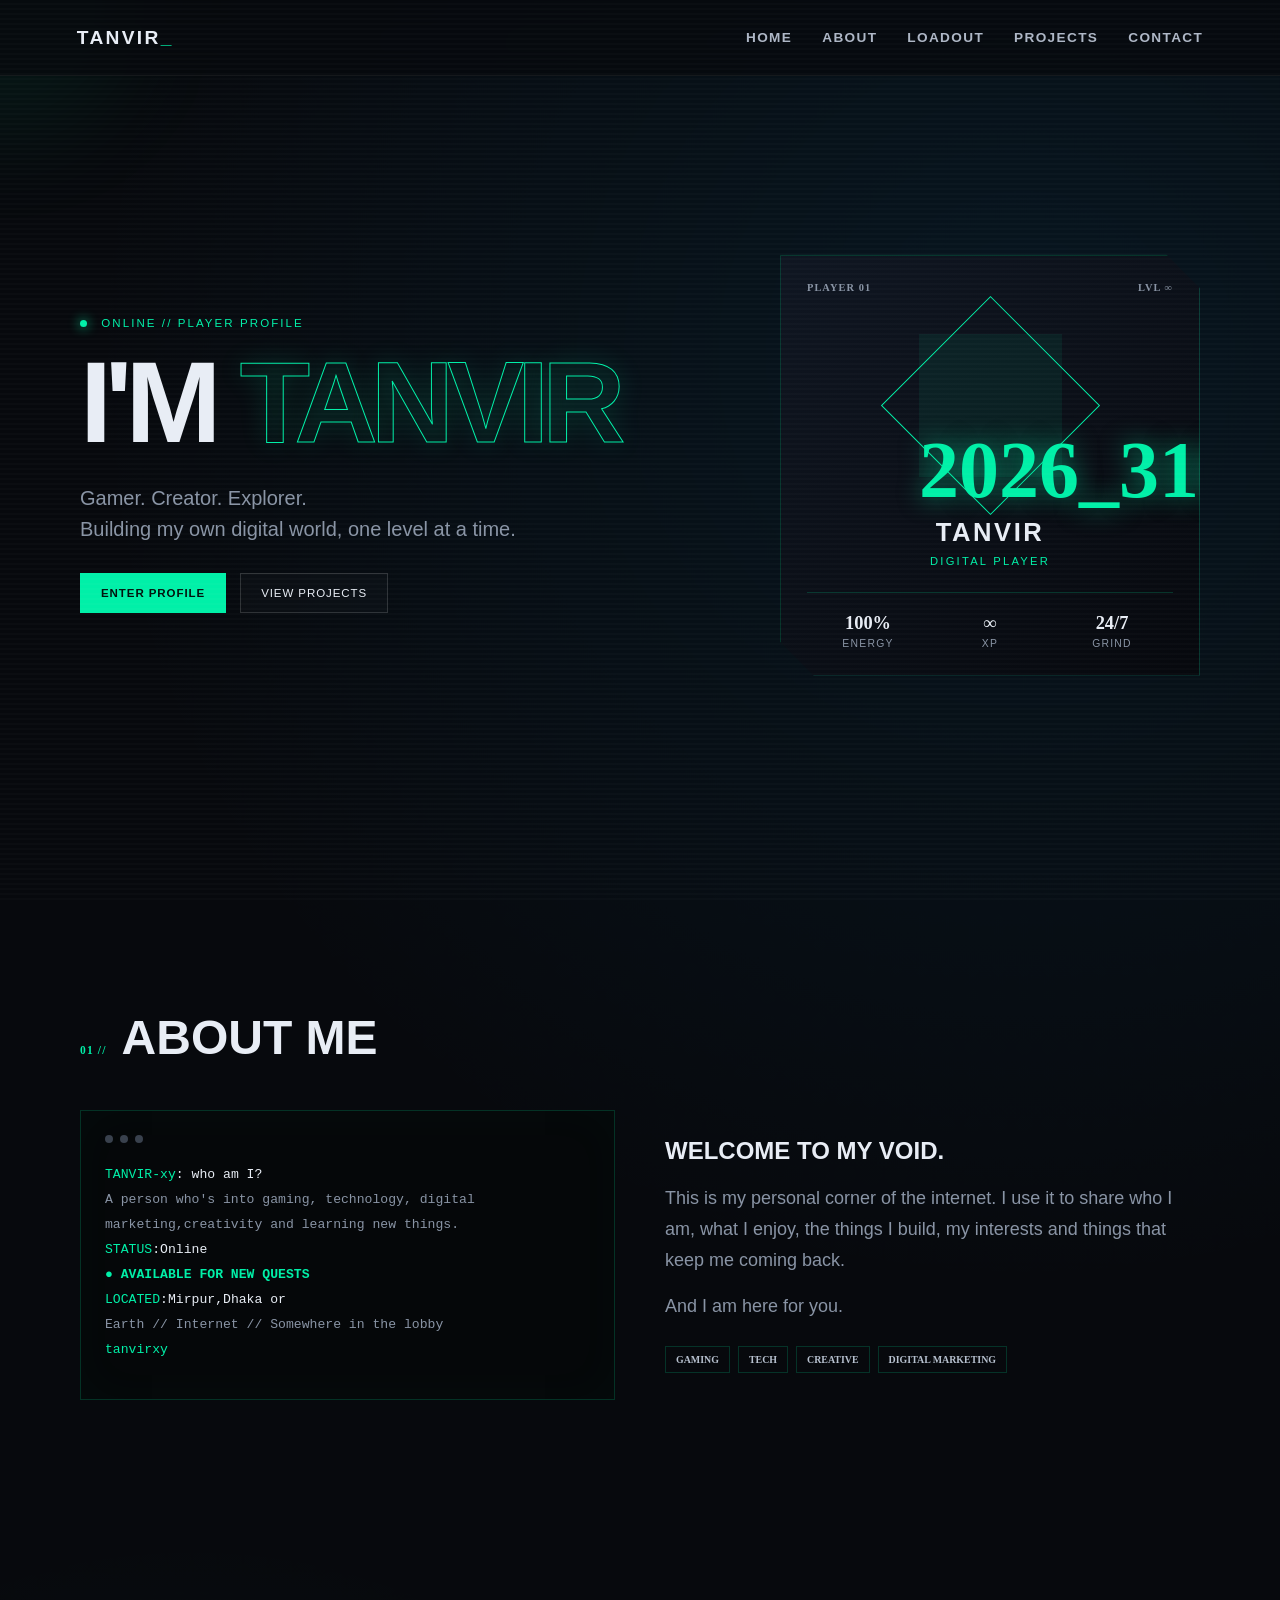
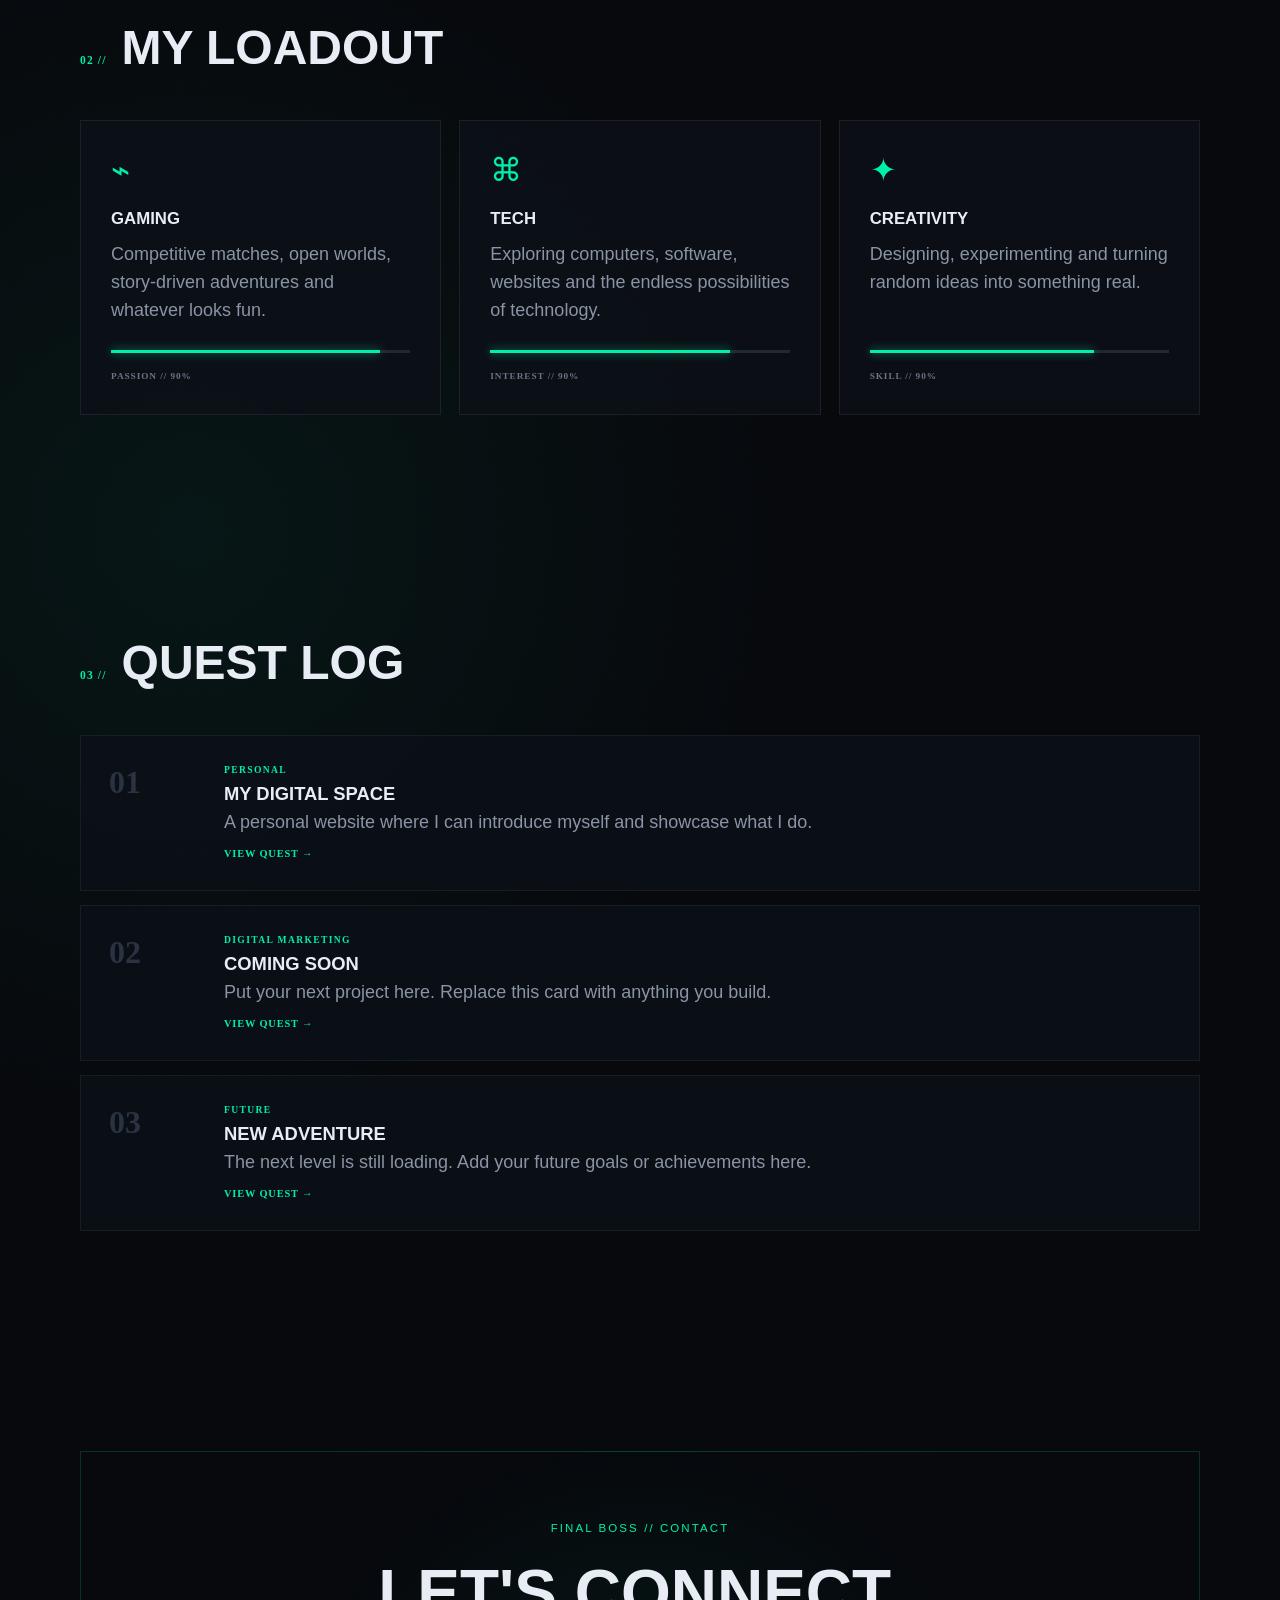
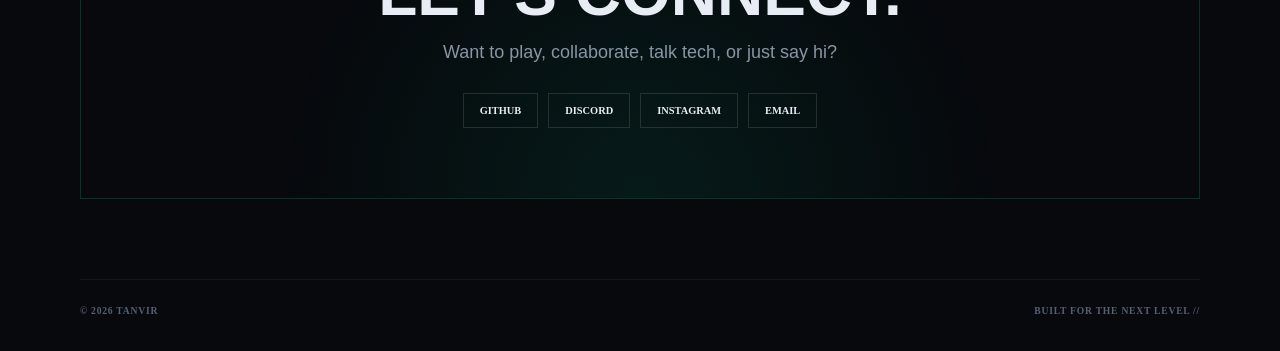
==== commit 7cdfb6c7: "Replace avatar emoji with image filename" ====
--- a/index.html
+++ b/index.html
@@ -48,7 +48,7 @@
         </div>
         <div class="avatar-wrap">
           <!-- Replace this emoji with an image later if you want -->
-          <div class="avatar">T</div>
+          <div class="avatar">Screenshot_29-9-2026_31630_www.instagram.com.jpeg</div>
         </div>
         <h2>TANVIR</h2>
         <p class="rank">DIGITAL PLAYER</p>
